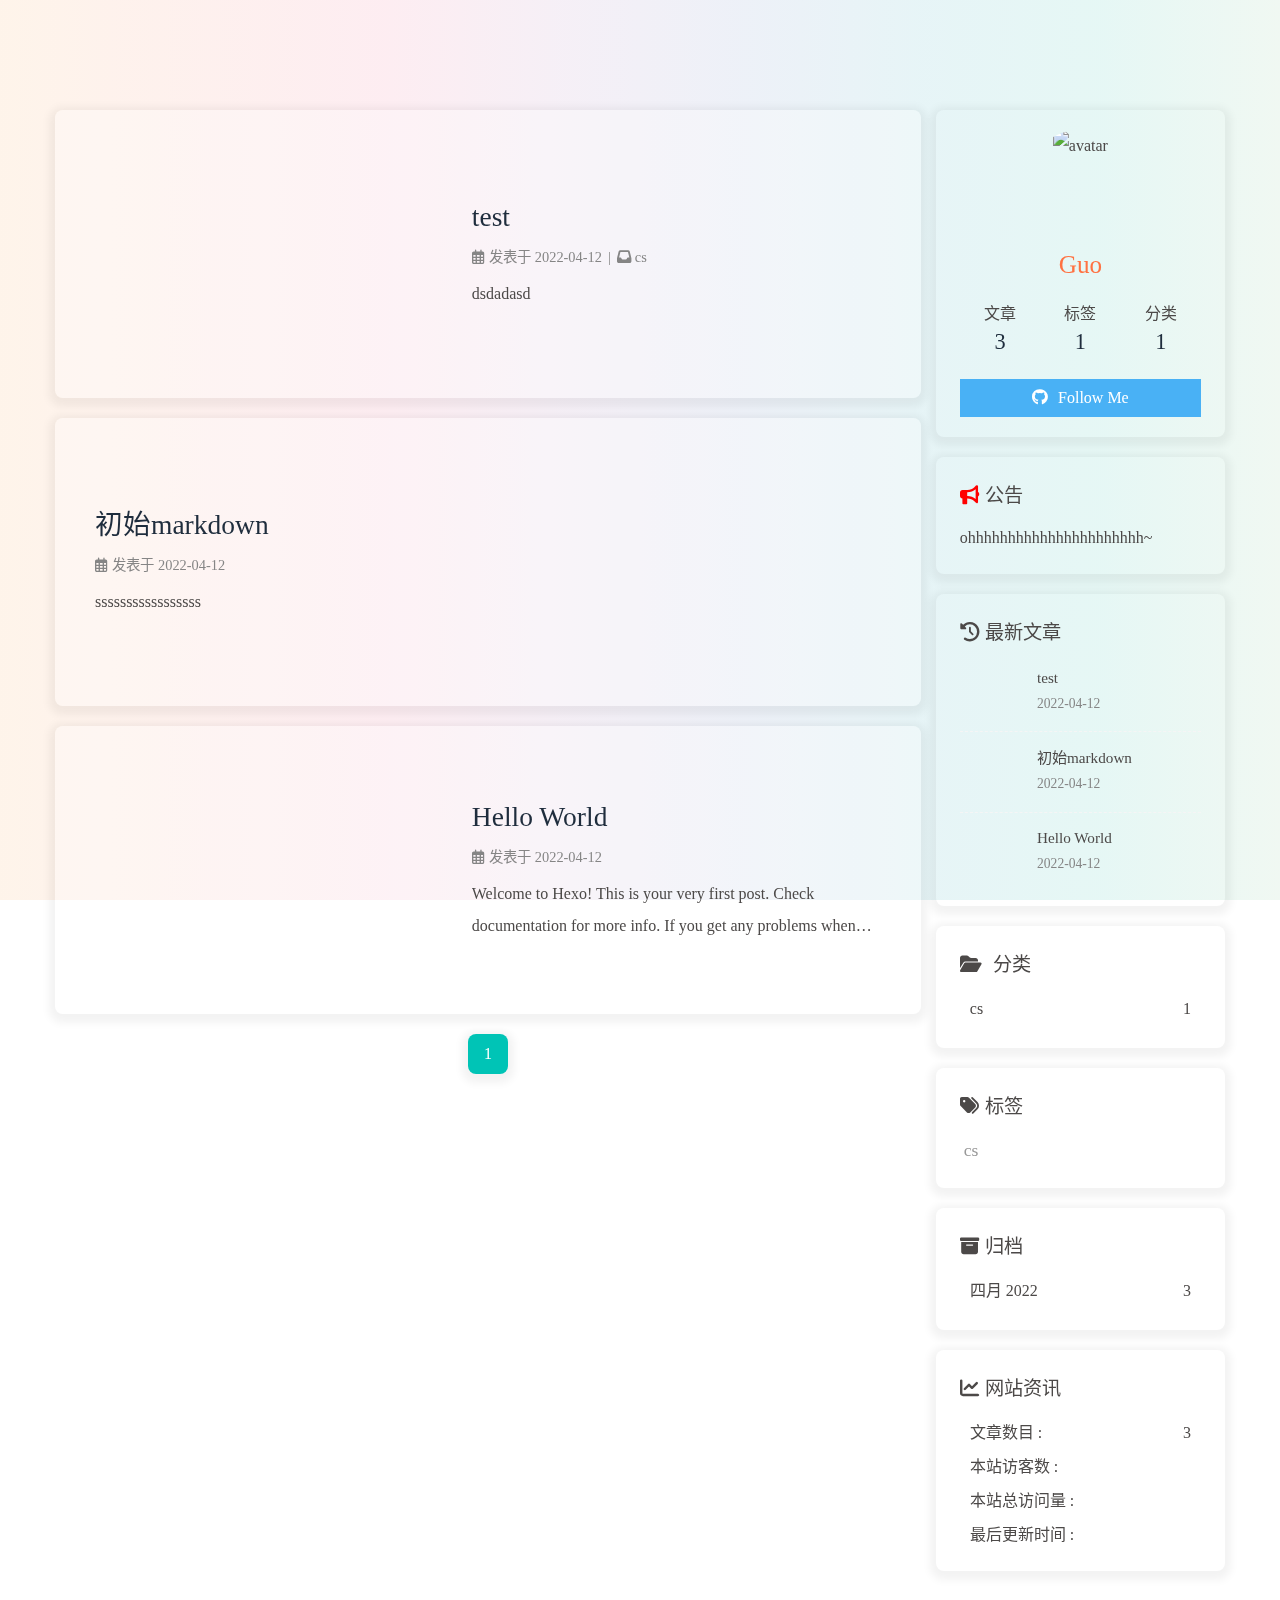
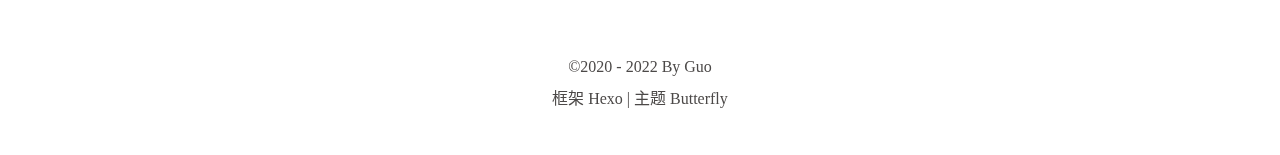
==== index.html @ b9caaa42 "Site updated: 2022-04-12 20:59:35" ====
<!DOCTYPE html><html lang="zh-CN" data-theme="light"><head><meta charset="UTF-8"><meta http-equiv="X-UA-Compatible" content="IE=edge"><meta name="viewport" content="width=device-width, initial-scale=1.0, maximum-scale=1.0, user-scalable=no"><title>Blog | Damncool</title><meta name="author" content="Guo"><meta name="copyright" content="Guo"><meta name="format-detection" content="telephone=no"><meta name="theme-color" content="#ffffff"><meta property="og:type" content="website">
<meta property="og:title" content="Blog | Damncool">
<meta property="og:url" content="https://damncool.me/index.html">
<meta property="og:site_name" content="Blog | Damncool">
<meta property="og:locale" content="zh_CN">
<meta property="og:image" content="https://cdn.jsdelivr.net/gh/Damncool0216/image-hosting@master/20220412/touxiang.73sny8n5q540.webp">
<meta property="article:author" content="Guo">
<meta name="twitter:card" content="summary">
<meta name="twitter:image" content="https://cdn.jsdelivr.net/gh/Damncool0216/image-hosting@master/20220412/touxiang.73sny8n5q540.webp"><link rel="shortcut icon" href="/img/my.ico"><link rel="canonical" href="https://damncool.me/"><link rel="preconnect" href="//cdn.jsdelivr.net"/><link rel="preconnect" href="//busuanzi.ibruce.info"/><link rel="stylesheet" href="/css/index.css"><link rel="stylesheet" href="https://cdn.jsdelivr.net/npm/@fortawesome/fontawesome-free@6/css/all.min.css" media="print" onload="this.media='all'"><link rel="stylesheet" href="https://cdn.jsdelivr.net/npm/@fancyapps/ui/dist/fancybox.css" media="print" onload="this.media='all'"><script>const GLOBAL_CONFIG = { 
  root: '/',
  algolia: undefined,
  localSearch: undefined,
  translate: undefined,
  noticeOutdate: undefined,
  highlight: {"plugin":"highlighjs","highlightCopy":true,"highlightLang":true,"highlightHeightLimit":false},
  copy: {
    success: '复制成功',
    error: '复制错误',
    noSupport: '浏览器不支持'
  },
  relativeDate: {
    homepage: false,
    post: false
  },
  runtime: '',
  date_suffix: {
    just: '刚刚',
    min: '分钟前',
    hour: '小时前',
    day: '天前',
    month: '个月前'
  },
  copyright: undefined,
  lightbox: 'fancybox',
  Snackbar: undefined,
  source: {
    justifiedGallery: {
      js: 'https://cdn.jsdelivr.net/npm/flickr-justified-gallery@2/dist/fjGallery.min.js',
      css: 'https://cdn.jsdelivr.net/npm/flickr-justified-gallery@2/dist/fjGallery.min.css'
    }
  },
  isPhotoFigcaption: false,
  islazyload: false,
  isAnchor: false
}</script><script id="config-diff">var GLOBAL_CONFIG_SITE = {
  title: 'Blog | Damncool',
  isPost: false,
  isHome: true,
  isHighlightShrink: false,
  isToc: false,
  postUpdate: '2022-04-12 20:59:31'
}</script><noscript><style type="text/css">
  #nav {
    opacity: 1
  }
  .justified-gallery img {
    opacity: 1
  }

  #recent-posts time,
  #post-meta time {
    display: inline !important
  }
</style></noscript><script>(win=>{
    win.saveToLocal = {
      set: function setWithExpiry(key, value, ttl) {
        if (ttl === 0) return
        const now = new Date()
        const expiryDay = ttl * 86400000
        const item = {
          value: value,
          expiry: now.getTime() + expiryDay,
        }
        localStorage.setItem(key, JSON.stringify(item))
      },

      get: function getWithExpiry(key) {
        const itemStr = localStorage.getItem(key)

        if (!itemStr) {
          return undefined
        }
        const item = JSON.parse(itemStr)
        const now = new Date()

        if (now.getTime() > item.expiry) {
          localStorage.removeItem(key)
          return undefined
        }
        return item.value
      }
    }
  
    win.getScript = url => new Promise((resolve, reject) => {
      const script = document.createElement('script')
      script.src = url
      script.async = true
      script.onerror = reject
      script.onload = script.onreadystatechange = function() {
        const loadState = this.readyState
        if (loadState && loadState !== 'loaded' && loadState !== 'complete') return
        script.onload = script.onreadystatechange = null
        resolve()
      }
      document.head.appendChild(script)
    })
  
      win.activateDarkMode = function () {
        document.documentElement.setAttribute('data-theme', 'dark')
        if (document.querySelector('meta[name="theme-color"]') !== null) {
          document.querySelector('meta[name="theme-color"]').setAttribute('content', '#0d0d0d')
        }
      }
      win.activateLightMode = function () {
        document.documentElement.setAttribute('data-theme', 'light')
        if (document.querySelector('meta[name="theme-color"]') !== null) {
          document.querySelector('meta[name="theme-color"]').setAttribute('content', '#ffffff')
        }
      }
      const t = saveToLocal.get('theme')
    
          if (t === 'dark') activateDarkMode()
          else if (t === 'light') activateLightMode()
        
      const asideStatus = saveToLocal.get('aside-status')
      if (asideStatus !== undefined) {
        if (asideStatus === 'hide') {
          document.documentElement.classList.add('hide-aside')
        } else {
          document.documentElement.classList.remove('hide-aside')
        }
      }
    
    const detectApple = () => {
      if(/iPad|iPhone|iPod|Macintosh/.test(navigator.userAgent)){
        document.documentElement.classList.add('apple')
      }
    }
    detectApple()
    })(window)</script><link rel="stylesheet" href="/css/custom@1.0.0.css"><link rel="stylesheet" href="/css/JetBrainsMono.css"><link rel="stylesheet" href="/https://cdn.jsdelivr.net/npm/@fortawesome/fontawesome-free/css/all.min.css"><!-- hexo injector head_end start --><link rel="stylesheet" href="https://cdn.jsdelivr.net/gh/Zfour/hexo-electric-clock@1.0.6/clock.css"><!-- hexo injector head_end end --><meta name="generator" content="Hexo 6.1.0"></head><body><div id="web_bg"></div><div id="sidebar"><div id="menu-mask"></div><div id="sidebar-menus"><div class="avatar-img is-center"><img src="https://cdn.jsdelivr.net/gh/Damncool0216/image-hosting@master/20220412/touxiang.73sny8n5q540.webp" onerror="onerror=null;src='/img/friend_404.gif'" alt="avatar"/></div><div class="site-data is-center"><div class="data-item"><a href="/archives/"><div class="headline">文章</div><div class="length-num">3</div></a></div><div class="data-item"><a href="/tags/"><div class="headline">标签</div><div class="length-num">1</div></a></div><div class="data-item"><a href="/categories/"><div class="headline">分类</div><div class="length-num">1</div></a></div></div><hr/><div class="menus_items"><div class="menus_item"><a class="site-page" href="/archives/"><i class="fa-fw fas fa-archive"></i><span> 归档</span></a></div><div class="menus_item"><a class="site-page" href="/tags/"><i class="fa-fw fas fa-tags"></i><span> 标签</span></a></div><div class="menus_item"><a class="site-page" href="/categories/"><i class="fa-fw fas fa-folder-open"></i><span> 分类</span></a></div></div></div></div><div class="page" id="body-wrap"><header class="not-top-img" id="page-header"><nav id="nav"><span id="blog_name"><a id="site-name" href="/">Blog | Damncool</a></span><div id="menus"><div class="menus_items"><div class="menus_item"><a class="site-page" href="/archives/"><i class="fa-fw fas fa-archive"></i><span> 归档</span></a></div><div class="menus_item"><a class="site-page" href="/tags/"><i class="fa-fw fas fa-tags"></i><span> 标签</span></a></div><div class="menus_item"><a class="site-page" href="/categories/"><i class="fa-fw fas fa-folder-open"></i><span> 分类</span></a></div></div><div id="toggle-menu"><a class="site-page"><i class="fas fa-bars fa-fw"></i></a></div></div></nav></header><main class="layout" id="content-inner"><div class="recent-posts" id="recent-posts"><div class="recent-post-item"><div class="post_cover left"><a href="/2022/04/12/test/" title="test"><img class="post_bg" src="[data-uri]" onerror="this.onerror=null;this.src='/img/404.jpg'" alt="test"></a></div><div class="recent-post-info"><a class="article-title" href="/2022/04/12/test/" title="test">test</a><div class="article-meta-wrap"><span class="post-meta-date"><i class="far fa-calendar-alt"></i><span class="article-meta-label">发表于</span><time datetime="2022-04-12T12:58:50.000Z" title="发表于 2022-04-12 20:58:50">2022-04-12</time></span><span class="article-meta"><span class="article-meta-separator">|</span><i class="fas fa-inbox"></i><a class="article-meta__categories" href="/categories/cs/">cs</a></span></div><div class="content">dsdadasd</div></div></div><div class="recent-post-item"><div class="post_cover right"><a href="/2022/04/12/%E5%88%9D%E5%A7%8Bmarkdown/" title="初始markdown"><img class="post_bg" src="[data-uri]" onerror="this.onerror=null;this.src='/img/404.jpg'" alt="初始markdown"></a></div><div class="recent-post-info"><a class="article-title" href="/2022/04/12/%E5%88%9D%E5%A7%8Bmarkdown/" title="初始markdown">初始markdown</a><div class="article-meta-wrap"><span class="post-meta-date"><i class="far fa-calendar-alt"></i><span class="article-meta-label">发表于</span><time datetime="2022-04-12T02:39:53.000Z" title="发表于 2022-04-12 10:39:53">2022-04-12</time></span></div><div class="content">sssssssssssssssss</div></div></div><div class="recent-post-item"><div class="post_cover left"><a href="/2022/04/12/hello-world/" title="Hello World"><img class="post_bg" src="[data-uri]" onerror="this.onerror=null;this.src='/img/404.jpg'" alt="Hello World"></a></div><div class="recent-post-info"><a class="article-title" href="/2022/04/12/hello-world/" title="Hello World">Hello World</a><div class="article-meta-wrap"><span class="post-meta-date"><i class="far fa-calendar-alt"></i><span class="article-meta-label">发表于</span><time datetime="2022-04-11T16:46:33.985Z" title="发表于 2022-04-12 00:46:33">2022-04-12</time></span></div><div class="content">Welcome to Hexo! This is your very first post. Check documentation for more info. If you get any problems when using Hexo, you can find the answer in troubleshooting or you can ask me on GitHub.
Quick StartCreate a new post1$ hexo new &quot;My New Post&quot;

More info: Writing
Run server1$ hexo server

More info: Server
Generate static files1$ hexo generate

More info: Generating
Deploy to remote sites1$ hexo deploy

More info: Deployment
</div></div></div><nav id="pagination"><div class="pagination"><span class="page-number current">1</span></div></nav></div><div class="aside-content" id="aside-content"><div class="card-widget card-info"><div class="is-center"><div class="avatar-img"><img src="https://cdn.jsdelivr.net/gh/Damncool0216/image-hosting@master/20220412/touxiang.73sny8n5q540.webp" onerror="this.onerror=null;this.src='/img/friend_404.gif'" alt="avatar"/></div><div class="author-info__name">Guo</div><div class="author-info__description"></div></div><div class="card-info-data is-center"><div class="card-info-data-item"><a href="/archives/"><div class="headline">文章</div><div class="length-num">3</div></a></div><div class="card-info-data-item"><a href="/tags/"><div class="headline">标签</div><div class="length-num">1</div></a></div><div class="card-info-data-item"><a href="/categories/"><div class="headline">分类</div><div class="length-num">1</div></a></div></div><a id="card-info-btn" target="_blank" rel="noopener" href="https://github.com/xxxxxx"><i class="fab fa-github"></i><span>Follow Me</span></a></div><div class="card-widget card-announcement"><div class="item-headline"><i class="fas fa-bullhorn fa-shake"></i><span>公告</span></div><div class="announcement_content">ohhhhhhhhhhhhhhhhhhhhhh~</div></div><div class="sticky_layout"><div class="card-widget card-recent-post"><div class="item-headline"><i class="fas fa-history"></i><span>最新文章</span></div><div class="aside-list"><div class="aside-list-item"><a class="thumbnail" href="/2022/04/12/test/" title="test"><img src="[data-uri]" onerror="this.onerror=null;this.src='/img/404.jpg'" alt="test"/></a><div class="content"><a class="title" href="/2022/04/12/test/" title="test">test</a><time datetime="2022-04-12T12:58:50.000Z" title="发表于 2022-04-12 20:58:50">2022-04-12</time></div></div><div class="aside-list-item"><a class="thumbnail" href="/2022/04/12/%E5%88%9D%E5%A7%8Bmarkdown/" title="初始markdown"><img src="[data-uri]" onerror="this.onerror=null;this.src='/img/404.jpg'" alt="初始markdown"/></a><div class="content"><a class="title" href="/2022/04/12/%E5%88%9D%E5%A7%8Bmarkdown/" title="初始markdown">初始markdown</a><time datetime="2022-04-12T02:39:53.000Z" title="发表于 2022-04-12 10:39:53">2022-04-12</time></div></div><div class="aside-list-item"><a class="thumbnail" href="/2022/04/12/hello-world/" title="Hello World"><img src="[data-uri]" onerror="this.onerror=null;this.src='/img/404.jpg'" alt="Hello World"/></a><div class="content"><a class="title" href="/2022/04/12/hello-world/" title="Hello World">Hello World</a><time datetime="2022-04-11T16:46:33.985Z" title="发表于 2022-04-12 00:46:33">2022-04-12</time></div></div></div></div><div class="card-widget card-categories"><div class="item-headline">
            <i class="fas fa-folder-open"></i>
            <span>分类</span>
            
            </div>
            <ul class="card-category-list" id="aside-cat-list">
            <li class="card-category-list-item "><a class="card-category-list-link" href="/categories/cs/"><span class="card-category-list-name">cs</span><span class="card-category-list-count">1</span></a></li>
            </ul></div><div class="card-widget card-tags"><div class="item-headline"><i class="fas fa-tags"></i><span>标签</span></div><div class="card-tag-cloud"><a href="/tags/cs/" style="font-size: 1.1em; color: #999">cs</a></div></div><div class="card-widget card-archives"><div class="item-headline"><i class="fas fa-archive"></i><span>归档</span></div><ul class="card-archive-list"><li class="card-archive-list-item"><a class="card-archive-list-link" href="/archives/2022/04/"><span class="card-archive-list-date">四月 2022</span><span class="card-archive-list-count">3</span></a></li></ul></div><div class="card-widget card-webinfo"><div class="item-headline"><i class="fas fa-chart-line"></i><span>网站资讯</span></div><div class="webinfo"><div class="webinfo-item"><div class="item-name">文章数目 :</div><div class="item-count">3</div></div><div class="webinfo-item"><div class="item-name">本站访客数 :</div><div class="item-count" id="busuanzi_value_site_uv"></div></div><div class="webinfo-item"><div class="item-name">本站总访问量 :</div><div class="item-count" id="busuanzi_value_site_pv"></div></div><div class="webinfo-item"><div class="item-name">最后更新时间 :</div><div class="item-count" id="last-push-date" data-lastPushDate="2022-04-12T12:59:31.322Z"></div></div></div></div></div></div></main><footer id="footer"><div id="footer-wrap"><div class="copyright">&copy;2020 - 2022 By Guo</div><div class="framework-info"><span>框架 </span><a target="_blank" rel="noopener" href="https://hexo.io">Hexo</a><span class="footer-separator">|</span><span>主题 </span><a target="_blank" rel="noopener" href="https://github.com/jerryc127/hexo-theme-butterfly">Butterfly</a></div></div></footer></div><div id="rightside"><div id="rightside-config-hide"><button id="darkmode" type="button" title="浅色和深色模式转换"><i class="fas fa-adjust"></i></button><button id="hide-aside-btn" type="button" title="单栏和双栏切换"><i class="fas fa-arrows-alt-h"></i></button></div><div id="rightside-config-show"><button id="rightside_config" type="button" title="设置"><i class="fas fa-cog fa-spin"></i></button><button id="go-up" type="button" title="回到顶部"><i class="fas fa-arrow-up"></i></button></div></div><div><script src="/js/utils.js"></script><script src="/js/main.js"></script><script src="https://cdn.jsdelivr.net/npm/@fancyapps/ui/dist/fancybox.umd.js"></script><div class="js-pjax"></div><script id="click-heart" src="https://cdn.jsdelivr.net/npm/butterfly-extsrc@1/dist/click-heart.min.js" async="async" mobile="false"></script><script async data-pjax src="//busuanzi.ibruce.info/busuanzi/2.3/busuanzi.pure.mini.js"></script></div><!-- hexo injector body_end start --> <script data-pjax>if(document.getElementById('recent-posts') && (location.pathname ==='/'|| '/' ==='all')){
    var parent = document.getElementById('recent-posts');
    var child = '<div class="recent-post-item" style="width:100%;height: auto"><div id="catalog_magnet"><div class="magnet_item"><a class="magnet_link" href="https://damncool.me/categories/cs/"><div class="magnet_link_context" style=""><span style="font-weight:500;flex:1">📒 计算机科学 (1)</span><span style="padding:0px 4px;border-radius: 8px;"><i class="fas fa-arrow-circle-right"></i></span></div></a></div><div class="magnet_item" style="visibility: hidden"></div><a class="magnet_link_more"  href="https://damncool.me/categories" style="flex:1;text-align: center;margin-bottom: 10px;">查看更多...</a></div></div>';
    console.log('已挂载magnet')
    parent.insertAdjacentHTML("afterbegin",child)}
     </script><style>#catalog_magnet{flex-wrap: wrap;display: flex;width:100%;justify-content:space-between;padding: 10px 10px 0 10px;align-content: flex-start;}.magnet_item{flex-basis: calc(50% - 5px);background: #f2f2f2;margin-bottom: 10px;border-radius: 8px;transition: all 0.2s ease-in-out;}.magnet_item:hover{background: #b30070}.magnet_link_more{color:#555}.magnet_link{color:black}.magnet_link:hover{color:white}@media screen and (max-width: 600px) {.magnet_item {flex-basis: 100%;}}.magnet_link_context{display:flex;padding: 10px;font-size:16px;transition: all 0.2s ease-in-out;}.magnet_link_context:hover{padding: 10px 20px;}</style>
    <style></style>
  <script data-pjax src="https://cdn.jsdelivr.net/gh/Zfour/hexo-github-calendar@1.21/hexo_githubcalendar.js"></script>
  <script data-pjax>
        function GithubCalendarConfig(){
            var git_githubapiurl ="https://python-github-calendar-api.vercel.app/api?Damncool0216";
            var git_color =['#ebedf0', '#fdcdec', '#fc9bd9', '#fa6ac5', '#f838b2', '#f5089f', '#c4067e', '#92055e', '#540336', '#48022f', '#30021f'];
            var git_user ="Damncool0216";
            var parent_div_git = document.getElementById('recent-posts');
            var git_div_html = '<div class="recent-post-item" style="width:100%;height:auto;padding:10px;"><div id="github_loading" style="width:10%;height:100%;margin:0 auto;display: block"><svg xmlns="http://www.w3.org/2000/svg" xmlns:xlink="http://www.w3.org/1999/xlink"  viewBox="0 0 50 50" style="enable-background:new 0 0 50 50" xml:space="preserve"><path fill="#d0d0d0" d="M25.251,6.461c-10.318,0-18.683,8.365-18.683,18.683h4.068c0-8.071,6.543-14.615,14.615-14.615V6.461z" transform="rotate(275.098 25 25)"><animateTransform attributeType="xml" attributeName="transform" type="rotate" from="0 25 25" to="360 25 25" dur="0.6s" repeatCount="indefinite"></animateTransform></path></svg></div><div id="github_container"></div></div>';
            if(parent_div_git && location.pathname =='/'){
                console.log('已挂载github calendar')
                // parent_div_git.innerHTML=git_div_html+parent_div_git.innerHTML // 无报错，但不影响使用(支持pjax跳转)
                parent_div_git.insertAdjacentHTML("afterbegin",git_div_html) // 有报错，但不影响使用(支持pjax跳转)
            };
            GithubCalendar(git_githubapiurl,git_color,git_user)
        }
        if(document.getElementById('recent-posts')){
            GithubCalendarConfig()
        }
    </script>
    <style>#github_container{min-height:280px}@media screen and (max-width:650px) {#github_container{background-image:;min-height:0px}}</style>
    <style></style><script data-pjax>function electric_clock_injector_config(){
                var parent_div_git = document.getElementsByClassName('sticky_layout')[0];
                var item_html = '<div class="card-widget card-clock"><div class="card-glass"><div class="card-background"><div class="card-content"><div id="hexo_electric_clock"><img id="card-clock-loading" src="https://cdn.jsdelivr.net/gh/Zfour/Butterfly-clock/clock/images/weather/loading.gif" style="height: 120px; width: 100%;" data-ll-status="loading" class="entered loading"></div></div></div></div></div>';
                console.log('已挂载electric_clock')
                // parent_div_git.innerHTML=item_html+parent_div_git.innerHTML // 无报错，但不影响使用(支持pjax跳转)
                parent_div_git.insertAdjacentHTML("afterbegin",item_html) // 有报错，但不影响使用(支持pjax跳转)
            }if( document.getElementsByClassName('sticky_layout')[0] && (location.pathname ==='/'|| '/' ==='all')){

            electric_clock_injector_config()
        } </script><script src="https://pv.sohu.com/cityjson?ie=utf-8"></script><script data-pjax  src="https://cdn.jsdelivr.net/gh/Zfour/hexo-electric-clock@1.0.6/clock.js"></script><!-- hexo injector body_end end --></body></html>
---- css/custom@1.0.0.css ----
#recent-posts > .recent-post-item,
.layout_page > div:first-child:not(.recent-posts),
.layout_post > #page,
.layout_post > #post,
.read-mode .layout_post > #post {
  background: var(--light_bg_color);
}

#aside-content .card-widget {
  background: var(--light_bg_color);
}

#web_bg {
  background: -webkit-linear-gradient(
    0deg,
    rgba(247, 149, 51, 0.1) 0,
    rgba(243, 112, 85, 0.1) 15%,
    rgba(239, 78, 123, 0.1) 30%,
    rgba(161, 102, 171, 0.1) 44%,
    rgba(80, 115, 184, 0.1) 58%,
    rgba(16, 152, 173, 0.1) 72%,
    rgba(7, 179, 155, 0.1) 86%,
    rgba(109, 186, 130, 0.1) 100%
  );
  background: -moz-linear-gradient(
    0deg,
    rgba(247, 149, 51, 0.1) 0,
    rgba(243, 112, 85, 0.1) 15%,
    rgba(239, 78, 123, 0.1) 30%,
    rgba(161, 102, 171, 0.1) 44%,
    rgba(80, 115, 184, 0.1) 58%,
    rgba(16, 152, 173, 0.1) 72%,
    rgba(7, 179, 155, 0.1) 86%,
    rgba(109, 186, 130, 0.1) 100%
  );
  background: -o-linear-gradient(
    0deg,
    rgba(247, 149, 51, 0.1) 0,
    rgba(243, 112, 85, 0.1) 15%,
    rgba(239, 78, 123, 0.1) 30%,
    rgba(161, 102, 171, 0.1) 44%,
    rgba(80, 115, 184, 0.1) 58%,
    rgba(16, 152, 173, 0.1) 72%,
    rgba(7, 179, 155, 0.1) 86%,
    rgba(109, 186, 130, 0.1) 100%
  );
  background: -ms-linear-gradient(
    0deg,
    rgba(247, 149, 51, 0.1) 0,
    rgba(243, 112, 85, 0.1) 15%,
    rgba(239, 78, 123, 0.1) 30%,
    rgba(161, 102, 171, 0.1) 44%,
    rgba(80, 115, 184, 0.1) 58%,
    rgba(16, 152, 173, 0.1) 72%,
    rgba(7, 179, 155, 0.1) 86%,
    rgba(109, 186, 130, 0.1) 100%
  );
  background: linear-gradient(
    90deg,
    rgba(247, 149, 51, 0.1) 0,
    rgba(243, 112, 85, 0.1) 15%,
    rgba(239, 78, 123, 0.1) 30%,
    rgba(161, 102, 171, 0.1) 44%,
    rgba(80, 115, 184, 0.1) 58%,
    rgba(16, 152, 173, 0.1) 72%,
    rgba(7, 179, 155, 0.1) 86%,
    rgba(109, 186, 130, 0.1) 100%
  );
}

#footer {
  background: rgba(255, 255, 255, 0.15);
  color: #000;
  border-top-right-radius: 20px;
  border-top-left-radius: 20px;
  backdrop-filter: saturate(100%) blur(5px);
}

#footer::before {
  background: rgba(255, 255, 255, 0.15);
}

#footer #footer-wrap {
  color: var(--font-color);
}

#footer #footer-wrap a {
  color: var(--font-color);
}

.jg-caption {
  text-align: center !important;
}

/* 文章页背景 */
.layout > #post {
  /* 以下代表白色透明度为0.3*/
  background: rgba(255, 255, 255, 0.3);
}
/* 所有背景（包括首页卡片、文章页、页面页等） */
#aside_content .card-widget,
#recent-posts > .recent-post-item,
.layout_page > div:first-child:not(.recent-posts),
.layout_post > #page,
.layout_post > #post,
.read-mode .layout_post > #post {
  /* 以下代表白色透明度为0.3 */
  background: rgba(255, 255, 255, 0.3);
}

/*设置鼠标样式*/
body {
  cursor: url(https://cdn.jsdelivr.net/gh/sviptzk/HexoStaticFile@latest/Hexo/img/default.cur),
  default;
}
a,
img {
  cursor: url(https://cdn.jsdelivr.net/gh/sviptzk/HexoStaticFile@latest/Hexo/img/pointer.cur),
    default;
}

/* 博主昵称颜色 */
.author-info__name {
  color: #ff7242;
}

/* 首页中间打字效果上方 博客昵称颜色*/
#page-header #site_title {
  color: #80bdab;
}
/* 顶部导航栏 博客昵称颜色*/
#nav a {
  color: #f9f2f4;
}

/*图片虚影*/
.post_bg {
  -webkit-animation: imgblur 2s 1 ease-in-out;
  animation: imgblur 2s 1 ease-in-out;
}
@-webkit-keyframes imgblur {
  0% {
    -webkit-filter: blur(5px);
  }
  100% {
    -webkit-filter: blur(0px);
  }
}
@keyframes imgblur {
  0% {
    filter: blur(5px);
  }
  100% {
    filter: blur(0px);
  }
}


/* 代碼块美化 */
#article-container figure.highlight,
#article-container pre {
  color: #a9a9a9;
  background: #f3f3f3;
}
#article-container figure.highlight .highlight-tools {
  color: #a9a9a9;
  background: #eee;
}
#article-container figure.highlight .gutter pre {
  color: #999;
  background: #f3f3f3;
}
#article-container figure.highlight figcaption a {
  color: #f3f3f3 !important;
}

/* 标题 */
#content-inner.layout h1::before {
    color: #ef50a8 ;
    margin-left: -1.55rem;
    font-size: 1.3rem;
    margin-top: -0.23rem;
}
#content-inner.layout h2::before {
    color: #fb7061 ;
    margin-left: -1.35rem;
    font-size: 1.1rem;
    margin-top: -0.12rem;
}
#content-inner.layout h3::before {
    color: #ffbf00 ;
    margin-left: -1.22rem;
    font-size: 0.95rem;
    margin-top: -0.09rem;
}
#content-inner.layout h4::before {
    color: #a9e000 ;
    margin-left: -1.05rem;
    font-size: 0.8rem;
    margin-top: -0.09rem;
}
#content-inner.layout h5::before {
    color: #57c850 ;
    margin-left: -0.9rem;
    font-size: 0.7rem;
    margin-top: 0.0rem;
}
#content-inner.layout h6::before {
    color: #5ec1e0 ;
    margin-left: -0.9rem;
    font-size: 0.66rem;
    margin-top: 0.0rem;
}

#content-inner.layout h1:hover, #content-inner.layout h2:hover, #content-inner.layout h3:hover, #content-inner.layout h4:hover, #content-inner.layout h5:hover, #content-inner.layout h6:hover {
    color: #49b1f5 ;
}
#content-inner.layout h1:hover::before, #content-inner.layout h2:hover::before, #content-inner.layout h3:hover::before, #content-inner.layout h4:hover::before, #content-inner.layout h5:hover::before, #content-inner.layout h6:hover::before {
    color: #49b1f5 ;
}
---- css/JetBrainsMono.css ----
/*以下是本地字体引入*/
@font-face {
    font-family :  'JetBrains Mono' ;    /*字体名称*/
    src : url('https://cdn.jsdelivr.net/gh/damncool0216/damncool0216.github.io/css/fonts/JetBrainsMono/fonts/webfonts/JetBrainsMono-Medium.woff2');/*字体资源*/
 }

#article-container pre, #article-container code{
    font-family: 'JetBrains Mono' !important;
    font-size:16px !important;
 }
 body {
    font-family: 'JetBrains Mono';
}
 /*以下是代码颜色搭配，自行引入CSS*/
 
 /*代码颜色，代码框背景*/
#article-container figure.highlight,#article-container pre{
   color:#a9a9a9;background:#f6f8fa
}
/*顶部栏代码种类字体颜色和背景*/
#article-container figure.highlight .highlight-tools{
   color:#a9a9a9;background:#f3f3f3
}
/*侧边栏行数颜色和背景*/
#article-container figure.highlight .gutter pre{
   color:#999;background:#f6f8fa
}
/*HTML属性颜色*/
#article-container figure.highlight .attr{
   color:#39adb5;
}

/*HTML属性值*/
#article-container figure.highlight .string{
   color:#f6aa43;
}
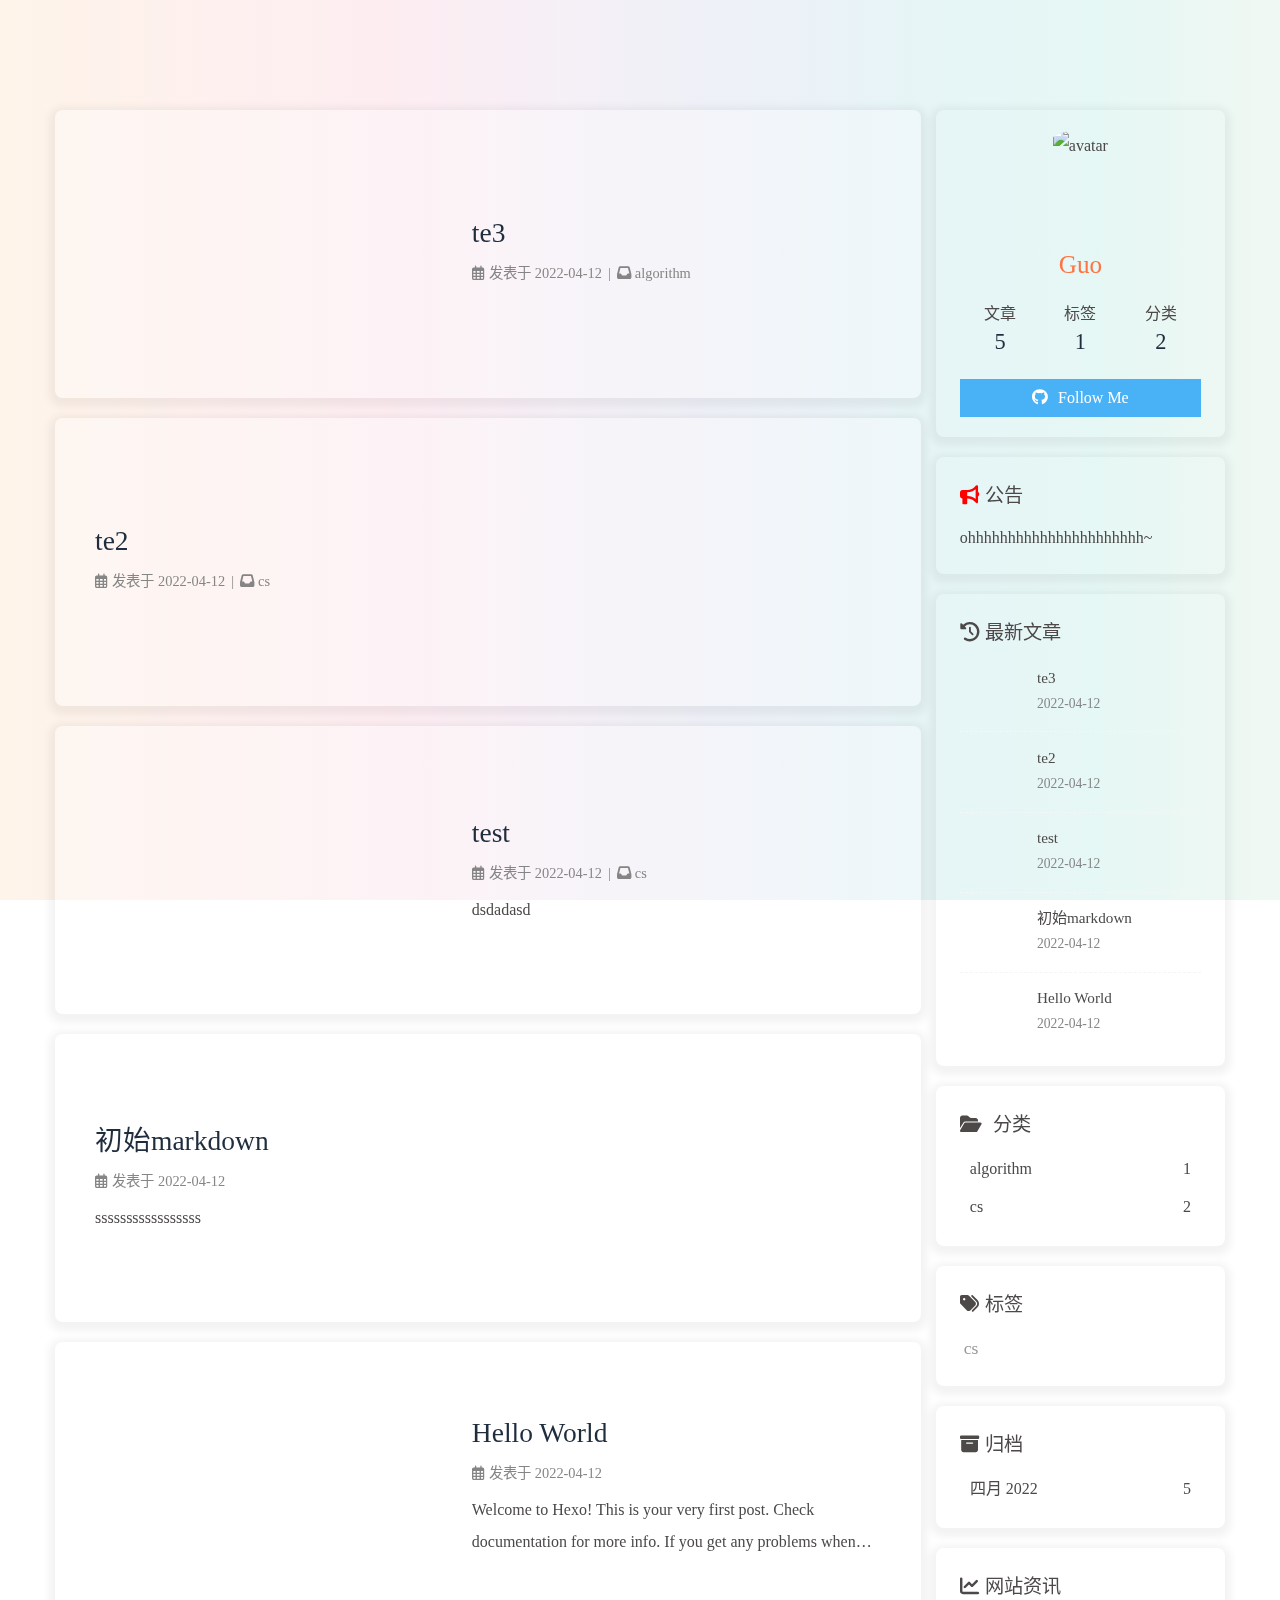
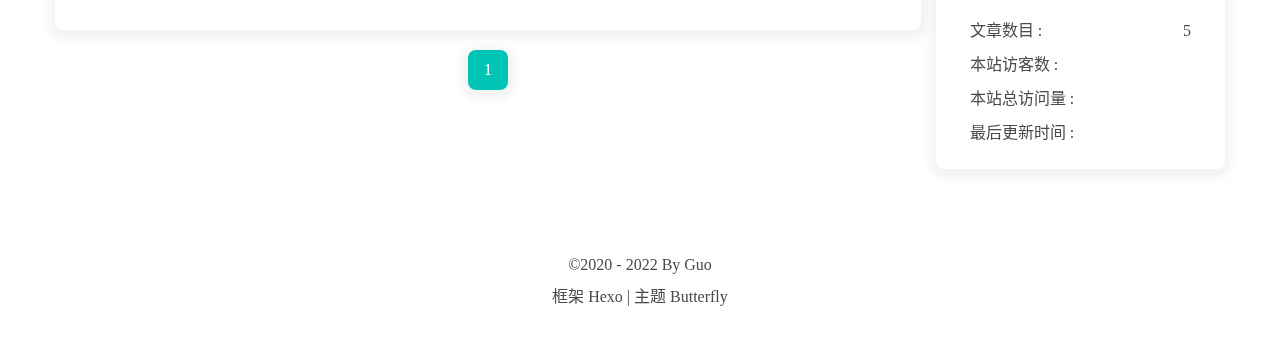
==== commit 95449ceb: "Site updated: 2022-04-12 21:18:42" ====
--- a/index.html
+++ b/index.html
@@ -48,7 +48,7 @@
   isHome: true,
   isHighlightShrink: false,
   isToc: false,
-  postUpdate: '2022-04-12 20:59:31'
+  postUpdate: '2022-04-12 21:18:35'
 }</script><noscript><style type="text/css">
   #nav {
     opacity: 1
@@ -137,7 +137,7 @@
       }
     }
     detectApple()
-    })(window)</script><link rel="stylesheet" href="/css/custom@1.0.0.css"><link rel="stylesheet" href="/css/JetBrainsMono.css"><link rel="stylesheet" href="/https://cdn.jsdelivr.net/npm/@fortawesome/fontawesome-free/css/all.min.css"><!-- hexo injector head_end start --><link rel="stylesheet" href="https://cdn.jsdelivr.net/gh/Zfour/hexo-electric-clock@1.0.6/clock.css"><!-- hexo injector head_end end --><meta name="generator" content="Hexo 6.1.0"></head><body><div id="web_bg"></div><div id="sidebar"><div id="menu-mask"></div><div id="sidebar-menus"><div class="avatar-img is-center"><img src="https://cdn.jsdelivr.net/gh/Damncool0216/image-hosting@master/20220412/touxiang.73sny8n5q540.webp" onerror="onerror=null;src='/img/friend_404.gif'" alt="avatar"/></div><div class="site-data is-center"><div class="data-item"><a href="/archives/"><div class="headline">文章</div><div class="length-num">3</div></a></div><div class="data-item"><a href="/tags/"><div class="headline">标签</div><div class="length-num">1</div></a></div><div class="data-item"><a href="/categories/"><div class="headline">分类</div><div class="length-num">1</div></a></div></div><hr/><div class="menus_items"><div class="menus_item"><a class="site-page" href="/archives/"><i class="fa-fw fas fa-archive"></i><span> 归档</span></a></div><div class="menus_item"><a class="site-page" href="/tags/"><i class="fa-fw fas fa-tags"></i><span> 标签</span></a></div><div class="menus_item"><a class="site-page" href="/categories/"><i class="fa-fw fas fa-folder-open"></i><span> 分类</span></a></div></div></div></div><div class="page" id="body-wrap"><header class="not-top-img" id="page-header"><nav id="nav"><span id="blog_name"><a id="site-name" href="/">Blog | Damncool</a></span><div id="menus"><div class="menus_items"><div class="menus_item"><a class="site-page" href="/archives/"><i class="fa-fw fas fa-archive"></i><span> 归档</span></a></div><div class="menus_item"><a class="site-page" href="/tags/"><i class="fa-fw fas fa-tags"></i><span> 标签</span></a></div><div class="menus_item"><a class="site-page" href="/categories/"><i class="fa-fw fas fa-folder-open"></i><span> 分类</span></a></div></div><div id="toggle-menu"><a class="site-page"><i class="fas fa-bars fa-fw"></i></a></div></div></nav></header><main class="layout" id="content-inner"><div class="recent-posts" id="recent-posts"><div class="recent-post-item"><div class="post_cover left"><a href="/2022/04/12/test/" title="test"><img class="post_bg" src="[data-uri]" onerror="this.onerror=null;this.src='/img/404.jpg'" alt="test"></a></div><div class="recent-post-info"><a class="article-title" href="/2022/04/12/test/" title="test">test</a><div class="article-meta-wrap"><span class="post-meta-date"><i class="far fa-calendar-alt"></i><span class="article-meta-label">发表于</span><time datetime="2022-04-12T12:58:50.000Z" title="发表于 2022-04-12 20:58:50">2022-04-12</time></span><span class="article-meta"><span class="article-meta-separator">|</span><i class="fas fa-inbox"></i><a class="article-meta__categories" href="/categories/cs/">cs</a></span></div><div class="content">dsdadasd</div></div></div><div class="recent-post-item"><div class="post_cover right"><a href="/2022/04/12/%E5%88%9D%E5%A7%8Bmarkdown/" title="初始markdown"><img class="post_bg" src="[data-uri]" onerror="this.onerror=null;this.src='/img/404.jpg'" alt="初始markdown"></a></div><div class="recent-post-info"><a class="article-title" href="/2022/04/12/%E5%88%9D%E5%A7%8Bmarkdown/" title="初始markdown">初始markdown</a><div class="article-meta-wrap"><span class="post-meta-date"><i class="far fa-calendar-alt"></i><span class="article-meta-label">发表于</span><time datetime="2022-04-12T02:39:53.000Z" title="发表于 2022-04-12 10:39:53">2022-04-12</time></span></div><div class="content">sssssssssssssssss</div></div></div><div class="recent-post-item"><div class="post_cover left"><a href="/2022/04/12/hello-world/" title="Hello World"><img class="post_bg" src="[data-uri]" onerror="this.onerror=null;this.src='/img/404.jpg'" alt="Hello World"></a></div><div class="recent-post-info"><a class="article-title" href="/2022/04/12/hello-world/" title="Hello World">Hello World</a><div class="article-meta-wrap"><span class="post-meta-date"><i class="far fa-calendar-alt"></i><span class="article-meta-label">发表于</span><time datetime="2022-04-11T16:46:33.985Z" title="发表于 2022-04-12 00:46:33">2022-04-12</time></span></div><div class="content">Welcome to Hexo! This is your very first post. Check documentation for more info. If you get any problems when using Hexo, you can find the answer in troubleshooting or you can ask me on GitHub.
+    })(window)</script><link rel="stylesheet" href="/css/custom@1.0.0.css"><link rel="stylesheet" href="/css/JetBrainsMono.css"><link rel="stylesheet" href="/https://cdn.jsdelivr.net/npm/@fortawesome/fontawesome-free/css/all.min.css"><!-- hexo injector head_end start --><link rel="stylesheet" href="https://cdn.jsdelivr.net/gh/Zfour/hexo-electric-clock@1.0.6/clock.css"><!-- hexo injector head_end end --><meta name="generator" content="Hexo 6.1.0"></head><body><div id="web_bg"></div><div id="sidebar"><div id="menu-mask"></div><div id="sidebar-menus"><div class="avatar-img is-center"><img src="https://cdn.jsdelivr.net/gh/Damncool0216/image-hosting@master/20220412/touxiang.73sny8n5q540.webp" onerror="onerror=null;src='/img/friend_404.gif'" alt="avatar"/></div><div class="site-data is-center"><div class="data-item"><a href="/archives/"><div class="headline">文章</div><div class="length-num">5</div></a></div><div class="data-item"><a href="/tags/"><div class="headline">标签</div><div class="length-num">1</div></a></div><div class="data-item"><a href="/categories/"><div class="headline">分类</div><div class="length-num">2</div></a></div></div><hr/><div class="menus_items"><div class="menus_item"><a class="site-page" href="/archives/"><i class="fa-fw fas fa-archive"></i><span> 归档</span></a></div><div class="menus_item"><a class="site-page" href="/tags/"><i class="fa-fw fas fa-tags"></i><span> 标签</span></a></div><div class="menus_item"><a class="site-page" href="/categories/"><i class="fa-fw fas fa-folder-open"></i><span> 分类</span></a></div></div></div></div><div class="page" id="body-wrap"><header class="not-top-img" id="page-header"><nav id="nav"><span id="blog_name"><a id="site-name" href="/">Blog | Damncool</a></span><div id="menus"><div class="menus_items"><div class="menus_item"><a class="site-page" href="/archives/"><i class="fa-fw fas fa-archive"></i><span> 归档</span></a></div><div class="menus_item"><a class="site-page" href="/tags/"><i class="fa-fw fas fa-tags"></i><span> 标签</span></a></div><div class="menus_item"><a class="site-page" href="/categories/"><i class="fa-fw fas fa-folder-open"></i><span> 分类</span></a></div></div><div id="toggle-menu"><a class="site-page"><i class="fas fa-bars fa-fw"></i></a></div></div></nav></header><main class="layout" id="content-inner"><div class="recent-posts" id="recent-posts"><div class="recent-post-item"><div class="post_cover left"><a href="/2022/04/12/te3/" title="te3"><img class="post_bg" src="[data-uri]" onerror="this.onerror=null;this.src='/img/404.jpg'" alt="te3"></a></div><div class="recent-post-info"><a class="article-title" href="/2022/04/12/te3/" title="te3">te3</a><div class="article-meta-wrap"><span class="post-meta-date"><i class="far fa-calendar-alt"></i><span class="article-meta-label">发表于</span><time datetime="2022-04-12T13:17:28.000Z" title="发表于 2022-04-12 21:17:28">2022-04-12</time></span><span class="article-meta"><span class="article-meta-separator">|</span><i class="fas fa-inbox"></i><a class="article-meta__categories" href="/categories/algorithm/">algorithm</a></span></div><div class="content"></div></div></div><div class="recent-post-item"><div class="post_cover right"><a href="/2022/04/12/te2/" title="te2"><img class="post_bg" src="[data-uri]" onerror="this.onerror=null;this.src='/img/404.jpg'" alt="te2"></a></div><div class="recent-post-info"><a class="article-title" href="/2022/04/12/te2/" title="te2">te2</a><div class="article-meta-wrap"><span class="post-meta-date"><i class="far fa-calendar-alt"></i><span class="article-meta-label">发表于</span><time datetime="2022-04-12T13:17:22.000Z" title="发表于 2022-04-12 21:17:22">2022-04-12</time></span><span class="article-meta"><span class="article-meta-separator">|</span><i class="fas fa-inbox"></i><a class="article-meta__categories" href="/categories/cs/">cs</a></span></div><div class="content"></div></div></div><div class="recent-post-item"><div class="post_cover left"><a href="/2022/04/12/test/" title="test"><img class="post_bg" src="[data-uri]" onerror="this.onerror=null;this.src='/img/404.jpg'" alt="test"></a></div><div class="recent-post-info"><a class="article-title" href="/2022/04/12/test/" title="test">test</a><div class="article-meta-wrap"><span class="post-meta-date"><i class="far fa-calendar-alt"></i><span class="article-meta-label">发表于</span><time datetime="2022-04-12T12:58:50.000Z" title="发表于 2022-04-12 20:58:50">2022-04-12</time></span><span class="article-meta"><span class="article-meta-separator">|</span><i class="fas fa-inbox"></i><a class="article-meta__categories" href="/categories/cs/">cs</a></span></div><div class="content">dsdadasd</div></div></div><div class="recent-post-item"><div class="post_cover right"><a href="/2022/04/12/%E5%88%9D%E5%A7%8Bmarkdown/" title="初始markdown"><img class="post_bg" src="[data-uri]" onerror="this.onerror=null;this.src='/img/404.jpg'" alt="初始markdown"></a></div><div class="recent-post-info"><a class="article-title" href="/2022/04/12/%E5%88%9D%E5%A7%8Bmarkdown/" title="初始markdown">初始markdown</a><div class="article-meta-wrap"><span class="post-meta-date"><i class="far fa-calendar-alt"></i><span class="article-meta-label">发表于</span><time datetime="2022-04-12T02:39:53.000Z" title="发表于 2022-04-12 10:39:53">2022-04-12</time></span></div><div class="content">sssssssssssssssss</div></div></div><div class="recent-post-item"><div class="post_cover left"><a href="/2022/04/12/hello-world/" title="Hello World"><img class="post_bg" src="[data-uri]" onerror="this.onerror=null;this.src='/img/404.jpg'" alt="Hello World"></a></div><div class="recent-post-info"><a class="article-title" href="/2022/04/12/hello-world/" title="Hello World">Hello World</a><div class="article-meta-wrap"><span class="post-meta-date"><i class="far fa-calendar-alt"></i><span class="article-meta-label">发表于</span><time datetime="2022-04-11T16:46:33.985Z" title="发表于 2022-04-12 00:46:33">2022-04-12</time></span></div><div class="content">Welcome to Hexo! This is your very first post. Check documentation for more info. If you get any problems when using Hexo, you can find the answer in troubleshooting or you can ask me on GitHub.
 Quick StartCreate a new post1$ hexo new &quot;My New Post&quot;
 
 More info: Writing
@@ -150,16 +150,16 @@
 Deploy to remote sites1$ hexo deploy
 
 More info: Deployment
-</div></div></div><nav id="pagination"><div class="pagination"><span class="page-number current">1</span></div></nav></div><div class="aside-content" id="aside-content"><div class="card-widget card-info"><div class="is-center"><div class="avatar-img"><img src="https://cdn.jsdelivr.net/gh/Damncool0216/image-hosting@master/20220412/touxiang.73sny8n5q540.webp" onerror="this.onerror=null;this.src='/img/friend_404.gif'" alt="avatar"/></div><div class="author-info__name">Guo</div><div class="author-info__description"></div></div><div class="card-info-data is-center"><div class="card-info-data-item"><a href="/archives/"><div class="headline">文章</div><div class="length-num">3</div></a></div><div class="card-info-data-item"><a href="/tags/"><div class="headline">标签</div><div class="length-num">1</div></a></div><div class="card-info-data-item"><a href="/categories/"><div class="headline">分类</div><div class="length-num">1</div></a></div></div><a id="card-info-btn" target="_blank" rel="noopener" href="https://github.com/xxxxxx"><i class="fab fa-github"></i><span>Follow Me</span></a></div><div class="card-widget card-announcement"><div class="item-headline"><i class="fas fa-bullhorn fa-shake"></i><span>公告</span></div><div class="announcement_content">ohhhhhhhhhhhhhhhhhhhhhh~</div></div><div class="sticky_layout"><div class="card-widget card-recent-post"><div class="item-headline"><i class="fas fa-history"></i><span>最新文章</span></div><div class="aside-list"><div class="aside-list-item"><a class="thumbnail" href="/2022/04/12/test/" title="test"><img src="[data-uri]" onerror="this.onerror=null;this.src='/img/404.jpg'" alt="test"/></a><div class="content"><a class="title" href="/2022/04/12/test/" title="test">test</a><time datetime="2022-04-12T12:58:50.000Z" title="发表于 2022-04-12 20:58:50">2022-04-12</time></div></div><div class="aside-list-item"><a class="thumbnail" href="/2022/04/12/%E5%88%9D%E5%A7%8Bmarkdown/" title="初始markdown"><img src="[data-uri]" onerror="this.onerror=null;this.src='/img/404.jpg'" alt="初始markdown"/></a><div class="content"><a class="title" href="/2022/04/12/%E5%88%9D%E5%A7%8Bmarkdown/" title="初始markdown">初始markdown</a><time datetime="2022-04-12T02:39:53.000Z" title="发表于 2022-04-12 10:39:53">2022-04-12</time></div></div><div class="aside-list-item"><a class="thumbnail" href="/2022/04/12/hello-world/" title="Hello World"><img src="[data-uri]" onerror="this.onerror=null;this.src='/img/404.jpg'" alt="Hello World"/></a><div class="content"><a class="title" href="/2022/04/12/hello-world/" title="Hello World">Hello World</a><time datetime="2022-04-11T16:46:33.985Z" title="发表于 2022-04-12 00:46:33">2022-04-12</time></div></div></div></div><div class="card-widget card-categories"><div class="item-headline">
+</div></div></div><nav id="pagination"><div class="pagination"><span class="page-number current">1</span></div></nav></div><div class="aside-content" id="aside-content"><div class="card-widget card-info"><div class="is-center"><div class="avatar-img"><img src="https://cdn.jsdelivr.net/gh/Damncool0216/image-hosting@master/20220412/touxiang.73sny8n5q540.webp" onerror="this.onerror=null;this.src='/img/friend_404.gif'" alt="avatar"/></div><div class="author-info__name">Guo</div><div class="author-info__description"></div></div><div class="card-info-data is-center"><div class="card-info-data-item"><a href="/archives/"><div class="headline">文章</div><div class="length-num">5</div></a></div><div class="card-info-data-item"><a href="/tags/"><div class="headline">标签</div><div class="length-num">1</div></a></div><div class="card-info-data-item"><a href="/categories/"><div class="headline">分类</div><div class="length-num">2</div></a></div></div><a id="card-info-btn" target="_blank" rel="noopener" href="https://github.com/xxxxxx"><i class="fab fa-github"></i><span>Follow Me</span></a></div><div class="card-widget card-announcement"><div class="item-headline"><i class="fas fa-bullhorn fa-shake"></i><span>公告</span></div><div class="announcement_content">ohhhhhhhhhhhhhhhhhhhhhh~</div></div><div class="sticky_layout"><div class="card-widget card-recent-post"><div class="item-headline"><i class="fas fa-history"></i><span>最新文章</span></div><div class="aside-list"><div class="aside-list-item"><a class="thumbnail" href="/2022/04/12/te3/" title="te3"><img src="[data-uri]" onerror="this.onerror=null;this.src='/img/404.jpg'" alt="te3"/></a><div class="content"><a class="title" href="/2022/04/12/te3/" title="te3">te3</a><time datetime="2022-04-12T13:17:28.000Z" title="发表于 2022-04-12 21:17:28">2022-04-12</time></div></div><div class="aside-list-item"><a class="thumbnail" href="/2022/04/12/te2/" title="te2"><img src="[data-uri]" onerror="this.onerror=null;this.src='/img/404.jpg'" alt="te2"/></a><div class="content"><a class="title" href="/2022/04/12/te2/" title="te2">te2</a><time datetime="2022-04-12T13:17:22.000Z" title="发表于 2022-04-12 21:17:22">2022-04-12</time></div></div><div class="aside-list-item"><a class="thumbnail" href="/2022/04/12/test/" title="test"><img src="[data-uri]" onerror="this.onerror=null;this.src='/img/404.jpg'" alt="test"/></a><div class="content"><a class="title" href="/2022/04/12/test/" title="test">test</a><time datetime="2022-04-12T12:58:50.000Z" title="发表于 2022-04-12 20:58:50">2022-04-12</time></div></div><div class="aside-list-item"><a class="thumbnail" href="/2022/04/12/%E5%88%9D%E5%A7%8Bmarkdown/" title="初始markdown"><img src="[data-uri]" onerror="this.onerror=null;this.src='/img/404.jpg'" alt="初始markdown"/></a><div class="content"><a class="title" href="/2022/04/12/%E5%88%9D%E5%A7%8Bmarkdown/" title="初始markdown">初始markdown</a><time datetime="2022-04-12T02:39:53.000Z" title="发表于 2022-04-12 10:39:53">2022-04-12</time></div></div><div class="aside-list-item"><a class="thumbnail" href="/2022/04/12/hello-world/" title="Hello World"><img src="[data-uri]" onerror="this.onerror=null;this.src='/img/404.jpg'" alt="Hello World"/></a><div class="content"><a class="title" href="/2022/04/12/hello-world/" title="Hello World">Hello World</a><time datetime="2022-04-11T16:46:33.985Z" title="发表于 2022-04-12 00:46:33">2022-04-12</time></div></div></div></div><div class="card-widget card-categories"><div class="item-headline">
             <i class="fas fa-folder-open"></i>
             <span>分类</span>
             
             </div>
             <ul class="card-category-list" id="aside-cat-list">
-            <li class="card-category-list-item "><a class="card-category-list-link" href="/categories/cs/"><span class="card-category-list-name">cs</span><span class="card-category-list-count">1</span></a></li>
-            </ul></div><div class="card-widget card-tags"><div class="item-headline"><i class="fas fa-tags"></i><span>标签</span></div><div class="card-tag-cloud"><a href="/tags/cs/" style="font-size: 1.1em; color: #999">cs</a></div></div><div class="card-widget card-archives"><div class="item-headline"><i class="fas fa-archive"></i><span>归档</span></div><ul class="card-archive-list"><li class="card-archive-list-item"><a class="card-archive-list-link" href="/archives/2022/04/"><span class="card-archive-list-date">四月 2022</span><span class="card-archive-list-count">3</span></a></li></ul></div><div class="card-widget card-webinfo"><div class="item-headline"><i class="fas fa-chart-line"></i><span>网站资讯</span></div><div class="webinfo"><div class="webinfo-item"><div class="item-name">文章数目 :</div><div class="item-count">3</div></div><div class="webinfo-item"><div class="item-name">本站访客数 :</div><div class="item-count" id="busuanzi_value_site_uv"></div></div><div class="webinfo-item"><div class="item-name">本站总访问量 :</div><div class="item-count" id="busuanzi_value_site_pv"></div></div><div class="webinfo-item"><div class="item-name">最后更新时间 :</div><div class="item-count" id="last-push-date" data-lastPushDate="2022-04-12T12:59:31.322Z"></div></div></div></div></div></div></main><footer id="footer"><div id="footer-wrap"><div class="copyright">&copy;2020 - 2022 By Guo</div><div class="framework-info"><span>框架 </span><a target="_blank" rel="noopener" href="https://hexo.io">Hexo</a><span class="footer-separator">|</span><span>主题 </span><a target="_blank" rel="noopener" href="https://github.com/jerryc127/hexo-theme-butterfly">Butterfly</a></div></div></footer></div><div id="rightside"><div id="rightside-config-hide"><button id="darkmode" type="button" title="浅色和深色模式转换"><i class="fas fa-adjust"></i></button><button id="hide-aside-btn" type="button" title="单栏和双栏切换"><i class="fas fa-arrows-alt-h"></i></button></div><div id="rightside-config-show"><button id="rightside_config" type="button" title="设置"><i class="fas fa-cog fa-spin"></i></button><button id="go-up" type="button" title="回到顶部"><i class="fas fa-arrow-up"></i></button></div></div><div><script src="/js/utils.js"></script><script src="/js/main.js"></script><script src="https://cdn.jsdelivr.net/npm/@fancyapps/ui/dist/fancybox.umd.js"></script><div class="js-pjax"></div><script id="click-heart" src="https://cdn.jsdelivr.net/npm/butterfly-extsrc@1/dist/click-heart.min.js" async="async" mobile="false"></script><script async data-pjax src="//busuanzi.ibruce.info/busuanzi/2.3/busuanzi.pure.mini.js"></script></div><!-- hexo injector body_end start --> <script data-pjax>if(document.getElementById('recent-posts') && (location.pathname ==='/'|| '/' ==='all')){
+            <li class="card-category-list-item "><a class="card-category-list-link" href="/categories/algorithm/"><span class="card-category-list-name">algorithm</span><span class="card-category-list-count">1</span></a></li><li class="card-category-list-item "><a class="card-category-list-link" href="/categories/cs/"><span class="card-category-list-name">cs</span><span class="card-category-list-count">2</span></a></li>
+            </ul></div><div class="card-widget card-tags"><div class="item-headline"><i class="fas fa-tags"></i><span>标签</span></div><div class="card-tag-cloud"><a href="/tags/cs/" style="font-size: 1.1em; color: #999">cs</a></div></div><div class="card-widget card-archives"><div class="item-headline"><i class="fas fa-archive"></i><span>归档</span></div><ul class="card-archive-list"><li class="card-archive-list-item"><a class="card-archive-list-link" href="/archives/2022/04/"><span class="card-archive-list-date">四月 2022</span><span class="card-archive-list-count">5</span></a></li></ul></div><div class="card-widget card-webinfo"><div class="item-headline"><i class="fas fa-chart-line"></i><span>网站资讯</span></div><div class="webinfo"><div class="webinfo-item"><div class="item-name">文章数目 :</div><div class="item-count">5</div></div><div class="webinfo-item"><div class="item-name">本站访客数 :</div><div class="item-count" id="busuanzi_value_site_uv"></div></div><div class="webinfo-item"><div class="item-name">本站总访问量 :</div><div class="item-count" id="busuanzi_value_site_pv"></div></div><div class="webinfo-item"><div class="item-name">最后更新时间 :</div><div class="item-count" id="last-push-date" data-lastPushDate="2022-04-12T13:18:35.514Z"></div></div></div></div></div></div></main><footer id="footer"><div id="footer-wrap"><div class="copyright">&copy;2020 - 2022 By Guo</div><div class="framework-info"><span>框架 </span><a target="_blank" rel="noopener" href="https://hexo.io">Hexo</a><span class="footer-separator">|</span><span>主题 </span><a target="_blank" rel="noopener" href="https://github.com/jerryc127/hexo-theme-butterfly">Butterfly</a></div></div></footer></div><div id="rightside"><div id="rightside-config-hide"><button id="darkmode" type="button" title="浅色和深色模式转换"><i class="fas fa-adjust"></i></button><button id="hide-aside-btn" type="button" title="单栏和双栏切换"><i class="fas fa-arrows-alt-h"></i></button></div><div id="rightside-config-show"><button id="rightside_config" type="button" title="设置"><i class="fas fa-cog fa-spin"></i></button><button id="go-up" type="button" title="回到顶部"><i class="fas fa-arrow-up"></i></button></div></div><div><script src="/js/utils.js"></script><script src="/js/main.js"></script><script src="https://cdn.jsdelivr.net/npm/@fancyapps/ui/dist/fancybox.umd.js"></script><div class="js-pjax"></div><script id="click-heart" src="https://cdn.jsdelivr.net/npm/butterfly-extsrc@1/dist/click-heart.min.js" async="async" mobile="false"></script><script async data-pjax src="//busuanzi.ibruce.info/busuanzi/2.3/busuanzi.pure.mini.js"></script></div><!-- hexo injector body_end start --> <script data-pjax>if(document.getElementById('recent-posts') && (location.pathname ==='/'|| '/' ==='all')){
     var parent = document.getElementById('recent-posts');
-    var child = '<div class="recent-post-item" style="width:100%;height: auto"><div id="catalog_magnet"><div class="magnet_item"><a class="magnet_link" href="https://damncool.me/categories/cs/"><div class="magnet_link_context" style=""><span style="font-weight:500;flex:1">📒 计算机科学 (1)</span><span style="padding:0px 4px;border-radius: 8px;"><i class="fas fa-arrow-circle-right"></i></span></div></a></div><div class="magnet_item" style="visibility: hidden"></div><a class="magnet_link_more"  href="https://damncool.me/categories" style="flex:1;text-align: center;margin-bottom: 10px;">查看更多...</a></div></div>';
+    var child = '<div class="recent-post-item" style="width:100%;height: auto"><div id="catalog_magnet"><div class="magnet_item"><a class="magnet_link" href="https://damncool.me/categories/algorithm/"><div class="magnet_link_context" style=""><span style="font-weight:500;flex:1">👩‍💻 算法 (1)</span><span style="padding:0px 4px;border-radius: 8px;"><i class="fas fa-arrow-circle-right"></i></span></div></a></div><div class="magnet_item"><a class="magnet_link" href="https://damncool.me/categories/cs/"><div class="magnet_link_context" style=""><span style="font-weight:500;flex:1">📒 计算机科学 (2)</span><span style="padding:0px 4px;border-radius: 8px;"><i class="fas fa-arrow-circle-right"></i></span></div></a></div><a class="magnet_link_more"  href="https://damncool.me/categories" style="flex:1;text-align: center;margin-bottom: 10px;">查看更多...</a></div></div>';
     console.log('已挂载magnet')
     parent.insertAdjacentHTML("afterbegin",child)}
      </script><style>#catalog_magnet{flex-wrap: wrap;display: flex;width:100%;justify-content:space-between;padding: 10px 10px 0 10px;align-content: flex-start;}.magnet_item{flex-basis: calc(50% - 5px);background: #f2f2f2;margin-bottom: 10px;border-radius: 8px;transition: all 0.2s ease-in-out;}.magnet_item:hover{background: #b30070}.magnet_link_more{color:#555}.magnet_link{color:black}.magnet_link:hover{color:white}@media screen and (max-width: 600px) {.magnet_item {flex-basis: 100%;}}.magnet_link_context{display:flex;padding: 10px;font-size:16px;transition: all 0.2s ease-in-out;}.magnet_link_context:hover{padding: 10px 20px;}</style>
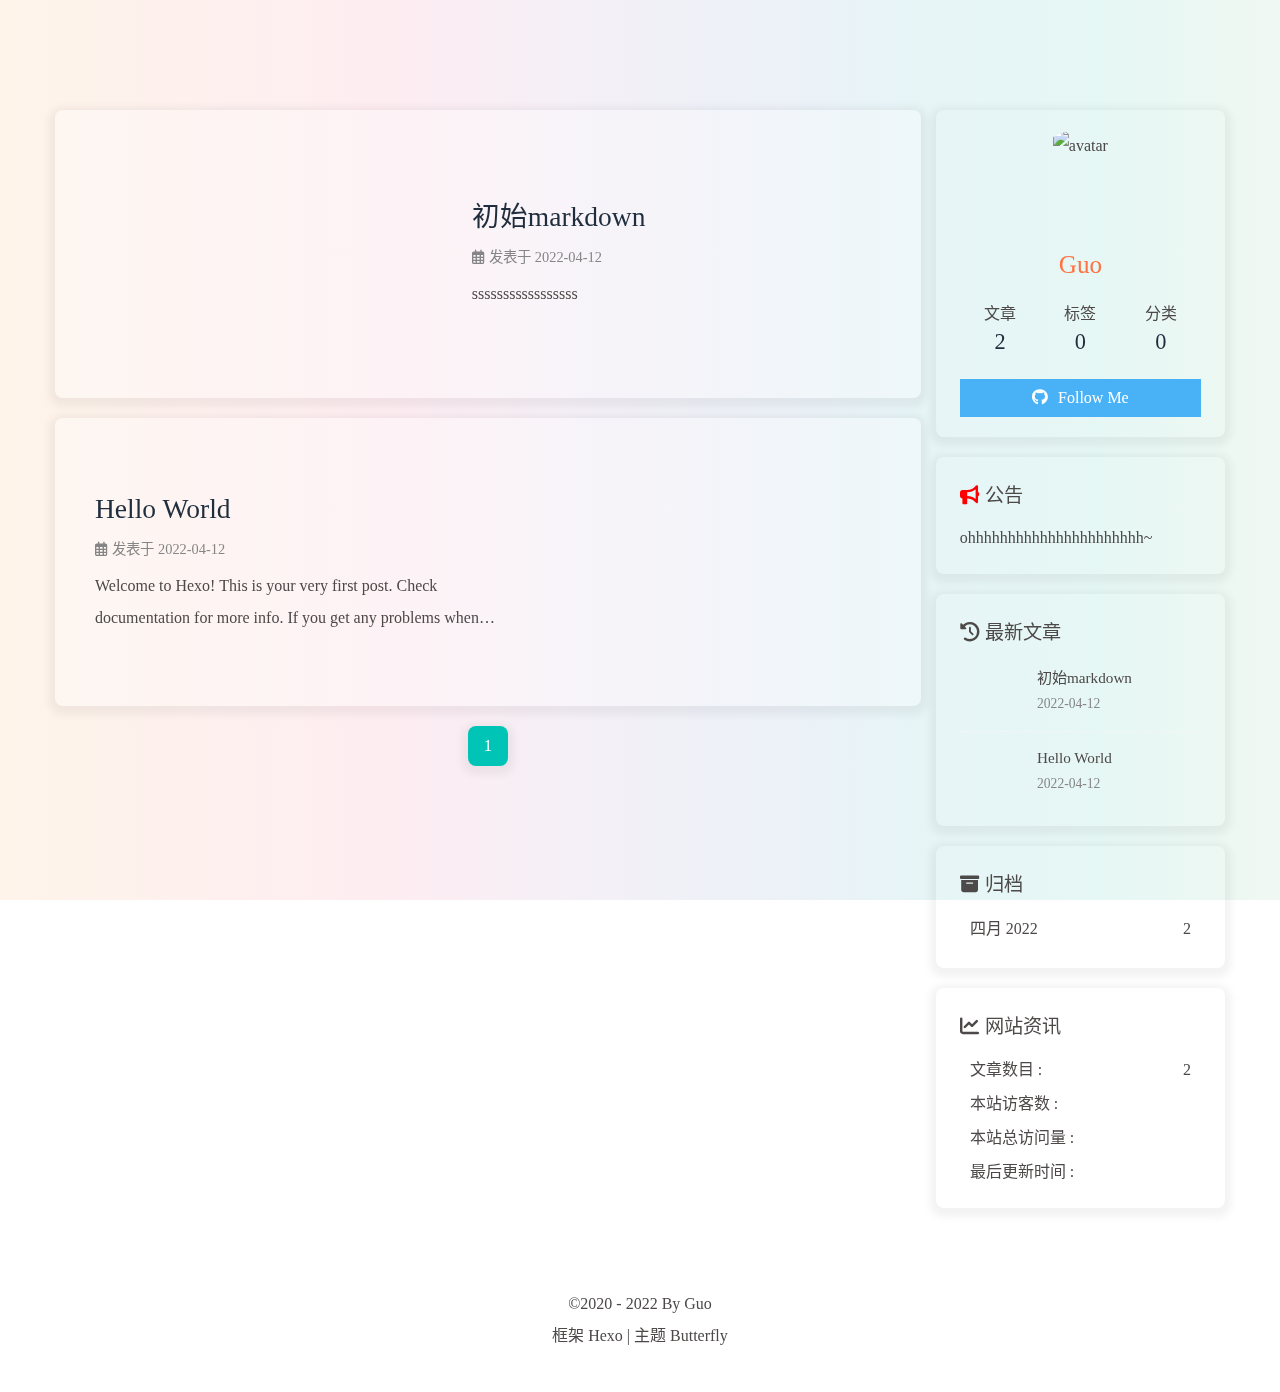
==== commit 925f2a9b: "Site updated: 2022-04-13 02:50:33" ====
--- a/index.html
+++ b/index.html
@@ -48,7 +48,7 @@
   isHome: true,
   isHighlightShrink: false,
   isToc: false,
-  postUpdate: '2022-04-12 21:18:35'
+  postUpdate: '2022-04-13 02:50:27'
 }</script><noscript><style type="text/css">
   #nav {
     opacity: 1
@@ -137,7 +137,7 @@
       }
     }
     detectApple()
-    })(window)</script><link rel="stylesheet" href="/css/custom@1.0.0.css"><link rel="stylesheet" href="/css/JetBrainsMono.css"><link rel="stylesheet" href="/https://cdn.jsdelivr.net/npm/@fortawesome/fontawesome-free/css/all.min.css"><!-- hexo injector head_end start --><link rel="stylesheet" href="https://cdn.jsdelivr.net/gh/Zfour/hexo-electric-clock@1.0.6/clock.css"><!-- hexo injector head_end end --><meta name="generator" content="Hexo 6.1.0"></head><body><div id="web_bg"></div><div id="sidebar"><div id="menu-mask"></div><div id="sidebar-menus"><div class="avatar-img is-center"><img src="https://cdn.jsdelivr.net/gh/Damncool0216/image-hosting@master/20220412/touxiang.73sny8n5q540.webp" onerror="onerror=null;src='/img/friend_404.gif'" alt="avatar"/></div><div class="site-data is-center"><div class="data-item"><a href="/archives/"><div class="headline">文章</div><div class="length-num">5</div></a></div><div class="data-item"><a href="/tags/"><div class="headline">标签</div><div class="length-num">1</div></a></div><div class="data-item"><a href="/categories/"><div class="headline">分类</div><div class="length-num">2</div></a></div></div><hr/><div class="menus_items"><div class="menus_item"><a class="site-page" href="/archives/"><i class="fa-fw fas fa-archive"></i><span> 归档</span></a></div><div class="menus_item"><a class="site-page" href="/tags/"><i class="fa-fw fas fa-tags"></i><span> 标签</span></a></div><div class="menus_item"><a class="site-page" href="/categories/"><i class="fa-fw fas fa-folder-open"></i><span> 分类</span></a></div></div></div></div><div class="page" id="body-wrap"><header class="not-top-img" id="page-header"><nav id="nav"><span id="blog_name"><a id="site-name" href="/">Blog | Damncool</a></span><div id="menus"><div class="menus_items"><div class="menus_item"><a class="site-page" href="/archives/"><i class="fa-fw fas fa-archive"></i><span> 归档</span></a></div><div class="menus_item"><a class="site-page" href="/tags/"><i class="fa-fw fas fa-tags"></i><span> 标签</span></a></div><div class="menus_item"><a class="site-page" href="/categories/"><i class="fa-fw fas fa-folder-open"></i><span> 分类</span></a></div></div><div id="toggle-menu"><a class="site-page"><i class="fas fa-bars fa-fw"></i></a></div></div></nav></header><main class="layout" id="content-inner"><div class="recent-posts" id="recent-posts"><div class="recent-post-item"><div class="post_cover left"><a href="/2022/04/12/te3/" title="te3"><img class="post_bg" src="[data-uri]" onerror="this.onerror=null;this.src='/img/404.jpg'" alt="te3"></a></div><div class="recent-post-info"><a class="article-title" href="/2022/04/12/te3/" title="te3">te3</a><div class="article-meta-wrap"><span class="post-meta-date"><i class="far fa-calendar-alt"></i><span class="article-meta-label">发表于</span><time datetime="2022-04-12T13:17:28.000Z" title="发表于 2022-04-12 21:17:28">2022-04-12</time></span><span class="article-meta"><span class="article-meta-separator">|</span><i class="fas fa-inbox"></i><a class="article-meta__categories" href="/categories/algorithm/">algorithm</a></span></div><div class="content"></div></div></div><div class="recent-post-item"><div class="post_cover right"><a href="/2022/04/12/te2/" title="te2"><img class="post_bg" src="[data-uri]" onerror="this.onerror=null;this.src='/img/404.jpg'" alt="te2"></a></div><div class="recent-post-info"><a class="article-title" href="/2022/04/12/te2/" title="te2">te2</a><div class="article-meta-wrap"><span class="post-meta-date"><i class="far fa-calendar-alt"></i><span class="article-meta-label">发表于</span><time datetime="2022-04-12T13:17:22.000Z" title="发表于 2022-04-12 21:17:22">2022-04-12</time></span><span class="article-meta"><span class="article-meta-separator">|</span><i class="fas fa-inbox"></i><a class="article-meta__categories" href="/categories/cs/">cs</a></span></div><div class="content"></div></div></div><div class="recent-post-item"><div class="post_cover left"><a href="/2022/04/12/test/" title="test"><img class="post_bg" src="[data-uri]" onerror="this.onerror=null;this.src='/img/404.jpg'" alt="test"></a></div><div class="recent-post-info"><a class="article-title" href="/2022/04/12/test/" title="test">test</a><div class="article-meta-wrap"><span class="post-meta-date"><i class="far fa-calendar-alt"></i><span class="article-meta-label">发表于</span><time datetime="2022-04-12T12:58:50.000Z" title="发表于 2022-04-12 20:58:50">2022-04-12</time></span><span class="article-meta"><span class="article-meta-separator">|</span><i class="fas fa-inbox"></i><a class="article-meta__categories" href="/categories/cs/">cs</a></span></div><div class="content">dsdadasd</div></div></div><div class="recent-post-item"><div class="post_cover right"><a href="/2022/04/12/%E5%88%9D%E5%A7%8Bmarkdown/" title="初始markdown"><img class="post_bg" src="[data-uri]" onerror="this.onerror=null;this.src='/img/404.jpg'" alt="初始markdown"></a></div><div class="recent-post-info"><a class="article-title" href="/2022/04/12/%E5%88%9D%E5%A7%8Bmarkdown/" title="初始markdown">初始markdown</a><div class="article-meta-wrap"><span class="post-meta-date"><i class="far fa-calendar-alt"></i><span class="article-meta-label">发表于</span><time datetime="2022-04-12T02:39:53.000Z" title="发表于 2022-04-12 10:39:53">2022-04-12</time></span></div><div class="content">sssssssssssssssss</div></div></div><div class="recent-post-item"><div class="post_cover left"><a href="/2022/04/12/hello-world/" title="Hello World"><img class="post_bg" src="[data-uri]" onerror="this.onerror=null;this.src='/img/404.jpg'" alt="Hello World"></a></div><div class="recent-post-info"><a class="article-title" href="/2022/04/12/hello-world/" title="Hello World">Hello World</a><div class="article-meta-wrap"><span class="post-meta-date"><i class="far fa-calendar-alt"></i><span class="article-meta-label">发表于</span><time datetime="2022-04-11T16:46:33.985Z" title="发表于 2022-04-12 00:46:33">2022-04-12</time></span></div><div class="content">Welcome to Hexo! This is your very first post. Check documentation for more info. If you get any problems when using Hexo, you can find the answer in troubleshooting or you can ask me on GitHub.
+    })(window)</script><link rel="stylesheet" href="/css/custom@1.0.0.css"><link rel="stylesheet" href="/css/JetBrainsMono.css"><link rel="stylesheet" href="/https://cdn.jsdelivr.net/npm/@fortawesome/fontawesome-free/css/all.min.css"><!-- hexo injector head_end start --><link rel="stylesheet" href="https://cdn.jsdelivr.net/gh/Zfour/hexo-electric-clock@1.0.6/clock.css"><!-- hexo injector head_end end --><meta name="generator" content="Hexo 6.1.0"></head><body><div id="web_bg"></div><div id="sidebar"><div id="menu-mask"></div><div id="sidebar-menus"><div class="avatar-img is-center"><img src="https://cdn.jsdelivr.net/gh/Damncool0216/image-hosting@master/20220412/touxiang.73sny8n5q540.webp" onerror="onerror=null;src='/img/friend_404.gif'" alt="avatar"/></div><div class="site-data is-center"><div class="data-item"><a href="/archives/"><div class="headline">文章</div><div class="length-num">2</div></a></div><div class="data-item"><a href="/tags/"><div class="headline">标签</div><div class="length-num">0</div></a></div><div class="data-item"><a href="/categories/"><div class="headline">分类</div><div class="length-num">0</div></a></div></div><hr/><div class="menus_items"><div class="menus_item"><a class="site-page" href="/archives/"><i class="fa-fw fas fa-archive"></i><span> 归档</span></a></div><div class="menus_item"><a class="site-page" href="/tags/"><i class="fa-fw fas fa-tags"></i><span> 标签</span></a></div><div class="menus_item"><a class="site-page" href="/categories/"><i class="fa-fw fas fa-folder-open"></i><span> 分类</span></a></div></div></div></div><div class="page" id="body-wrap"><header class="not-top-img" id="page-header"><nav id="nav"><span id="blog_name"><a id="site-name" href="/">Blog | Damncool</a></span><div id="menus"><div class="menus_items"><div class="menus_item"><a class="site-page" href="/archives/"><i class="fa-fw fas fa-archive"></i><span> 归档</span></a></div><div class="menus_item"><a class="site-page" href="/tags/"><i class="fa-fw fas fa-tags"></i><span> 标签</span></a></div><div class="menus_item"><a class="site-page" href="/categories/"><i class="fa-fw fas fa-folder-open"></i><span> 分类</span></a></div></div><div id="toggle-menu"><a class="site-page"><i class="fas fa-bars fa-fw"></i></a></div></div></nav></header><main class="layout" id="content-inner"><div class="recent-posts" id="recent-posts"><div class="recent-post-item"><div class="post_cover left"><a href="/2022/04/12/%E5%88%9D%E5%A7%8Bmarkdown/" title="初始markdown"><img class="post_bg" src="[data-uri]" onerror="this.onerror=null;this.src='/img/404.jpg'" alt="初始markdown"></a></div><div class="recent-post-info"><a class="article-title" href="/2022/04/12/%E5%88%9D%E5%A7%8Bmarkdown/" title="初始markdown">初始markdown</a><div class="article-meta-wrap"><span class="post-meta-date"><i class="far fa-calendar-alt"></i><span class="article-meta-label">发表于</span><time datetime="2022-04-12T02:39:53.000Z" title="发表于 2022-04-12 10:39:53">2022-04-12</time></span></div><div class="content">sssssssssssssssss</div></div></div><div class="recent-post-item"><div class="post_cover right"><a href="/2022/04/12/hello-world/" title="Hello World"><img class="post_bg" src="[data-uri]" onerror="this.onerror=null;this.src='/img/404.jpg'" alt="Hello World"></a></div><div class="recent-post-info"><a class="article-title" href="/2022/04/12/hello-world/" title="Hello World">Hello World</a><div class="article-meta-wrap"><span class="post-meta-date"><i class="far fa-calendar-alt"></i><span class="article-meta-label">发表于</span><time datetime="2022-04-11T16:46:33.985Z" title="发表于 2022-04-12 00:46:33">2022-04-12</time></span></div><div class="content">Welcome to Hexo! This is your very first post. Check documentation for more info. If you get any problems when using Hexo, you can find the answer in troubleshooting or you can ask me on GitHub.
 Quick StartCreate a new post1$ hexo new &quot;My New Post&quot;
 
 More info: Writing
@@ -150,16 +150,9 @@
 Deploy to remote sites1$ hexo deploy
 
 More info: Deployment
-</div></div></div><nav id="pagination"><div class="pagination"><span class="page-number current">1</span></div></nav></div><div class="aside-content" id="aside-content"><div class="card-widget card-info"><div class="is-center"><div class="avatar-img"><img src="https://cdn.jsdelivr.net/gh/Damncool0216/image-hosting@master/20220412/touxiang.73sny8n5q540.webp" onerror="this.onerror=null;this.src='/img/friend_404.gif'" alt="avatar"/></div><div class="author-info__name">Guo</div><div class="author-info__description"></div></div><div class="card-info-data is-center"><div class="card-info-data-item"><a href="/archives/"><div class="headline">文章</div><div class="length-num">5</div></a></div><div class="card-info-data-item"><a href="/tags/"><div class="headline">标签</div><div class="length-num">1</div></a></div><div class="card-info-data-item"><a href="/categories/"><div class="headline">分类</div><div class="length-num">2</div></a></div></div><a id="card-info-btn" target="_blank" rel="noopener" href="https://github.com/xxxxxx"><i class="fab fa-github"></i><span>Follow Me</span></a></div><div class="card-widget card-announcement"><div class="item-headline"><i class="fas fa-bullhorn fa-shake"></i><span>公告</span></div><div class="announcement_content">ohhhhhhhhhhhhhhhhhhhhhh~</div></div><div class="sticky_layout"><div class="card-widget card-recent-post"><div class="item-headline"><i class="fas fa-history"></i><span>最新文章</span></div><div class="aside-list"><div class="aside-list-item"><a class="thumbnail" href="/2022/04/12/te3/" title="te3"><img src="[data-uri]" onerror="this.onerror=null;this.src='/img/404.jpg'" alt="te3"/></a><div class="content"><a class="title" href="/2022/04/12/te3/" title="te3">te3</a><time datetime="2022-04-12T13:17:28.000Z" title="发表于 2022-04-12 21:17:28">2022-04-12</time></div></div><div class="aside-list-item"><a class="thumbnail" href="/2022/04/12/te2/" title="te2"><img src="[data-uri]" onerror="this.onerror=null;this.src='/img/404.jpg'" alt="te2"/></a><div class="content"><a class="title" href="/2022/04/12/te2/" title="te2">te2</a><time datetime="2022-04-12T13:17:22.000Z" title="发表于 2022-04-12 21:17:22">2022-04-12</time></div></div><div class="aside-list-item"><a class="thumbnail" href="/2022/04/12/test/" title="test"><img src="[data-uri]" onerror="this.onerror=null;this.src='/img/404.jpg'" alt="test"/></a><div class="content"><a class="title" href="/2022/04/12/test/" title="test">test</a><time datetime="2022-04-12T12:58:50.000Z" title="发表于 2022-04-12 20:58:50">2022-04-12</time></div></div><div class="aside-list-item"><a class="thumbnail" href="/2022/04/12/%E5%88%9D%E5%A7%8Bmarkdown/" title="初始markdown"><img src="[data-uri]" onerror="this.onerror=null;this.src='/img/404.jpg'" alt="初始markdown"/></a><div class="content"><a class="title" href="/2022/04/12/%E5%88%9D%E5%A7%8Bmarkdown/" title="初始markdown">初始markdown</a><time datetime="2022-04-12T02:39:53.000Z" title="发表于 2022-04-12 10:39:53">2022-04-12</time></div></div><div class="aside-list-item"><a class="thumbnail" href="/2022/04/12/hello-world/" title="Hello World"><img src="[data-uri]" onerror="this.onerror=null;this.src='/img/404.jpg'" alt="Hello World"/></a><div class="content"><a class="title" href="/2022/04/12/hello-world/" title="Hello World">Hello World</a><time datetime="2022-04-11T16:46:33.985Z" title="发表于 2022-04-12 00:46:33">2022-04-12</time></div></div></div></div><div class="card-widget card-categories"><div class="item-headline">
-            <i class="fas fa-folder-open"></i>
-            <span>分类</span>
-            
-            </div>
-            <ul class="card-category-list" id="aside-cat-list">
-            <li class="card-category-list-item "><a class="card-category-list-link" href="/categories/algorithm/"><span class="card-category-list-name">algorithm</span><span class="card-category-list-count">1</span></a></li><li class="card-category-list-item "><a class="card-category-list-link" href="/categories/cs/"><span class="card-category-list-name">cs</span><span class="card-category-list-count">2</span></a></li>
-            </ul></div><div class="card-widget card-tags"><div class="item-headline"><i class="fas fa-tags"></i><span>标签</span></div><div class="card-tag-cloud"><a href="/tags/cs/" style="font-size: 1.1em; color: #999">cs</a></div></div><div class="card-widget card-archives"><div class="item-headline"><i class="fas fa-archive"></i><span>归档</span></div><ul class="card-archive-list"><li class="card-archive-list-item"><a class="card-archive-list-link" href="/archives/2022/04/"><span class="card-archive-list-date">四月 2022</span><span class="card-archive-list-count">5</span></a></li></ul></div><div class="card-widget card-webinfo"><div class="item-headline"><i class="fas fa-chart-line"></i><span>网站资讯</span></div><div class="webinfo"><div class="webinfo-item"><div class="item-name">文章数目 :</div><div class="item-count">5</div></div><div class="webinfo-item"><div class="item-name">本站访客数 :</div><div class="item-count" id="busuanzi_value_site_uv"></div></div><div class="webinfo-item"><div class="item-name">本站总访问量 :</div><div class="item-count" id="busuanzi_value_site_pv"></div></div><div class="webinfo-item"><div class="item-name">最后更新时间 :</div><div class="item-count" id="last-push-date" data-lastPushDate="2022-04-12T13:18:35.514Z"></div></div></div></div></div></div></main><footer id="footer"><div id="footer-wrap"><div class="copyright">&copy;2020 - 2022 By Guo</div><div class="framework-info"><span>框架 </span><a target="_blank" rel="noopener" href="https://hexo.io">Hexo</a><span class="footer-separator">|</span><span>主题 </span><a target="_blank" rel="noopener" href="https://github.com/jerryc127/hexo-theme-butterfly">Butterfly</a></div></div></footer></div><div id="rightside"><div id="rightside-config-hide"><button id="darkmode" type="button" title="浅色和深色模式转换"><i class="fas fa-adjust"></i></button><button id="hide-aside-btn" type="button" title="单栏和双栏切换"><i class="fas fa-arrows-alt-h"></i></button></div><div id="rightside-config-show"><button id="rightside_config" type="button" title="设置"><i class="fas fa-cog fa-spin"></i></button><button id="go-up" type="button" title="回到顶部"><i class="fas fa-arrow-up"></i></button></div></div><div><script src="/js/utils.js"></script><script src="/js/main.js"></script><script src="https://cdn.jsdelivr.net/npm/@fancyapps/ui/dist/fancybox.umd.js"></script><div class="js-pjax"></div><script id="click-heart" src="https://cdn.jsdelivr.net/npm/butterfly-extsrc@1/dist/click-heart.min.js" async="async" mobile="false"></script><script async data-pjax src="//busuanzi.ibruce.info/busuanzi/2.3/busuanzi.pure.mini.js"></script></div><!-- hexo injector body_end start --> <script data-pjax>if(document.getElementById('recent-posts') && (location.pathname ==='/'|| '/' ==='all')){
+</div></div></div><nav id="pagination"><div class="pagination"><span class="page-number current">1</span></div></nav></div><div class="aside-content" id="aside-content"><div class="card-widget card-info"><div class="is-center"><div class="avatar-img"><img src="https://cdn.jsdelivr.net/gh/Damncool0216/image-hosting@master/20220412/touxiang.73sny8n5q540.webp" onerror="this.onerror=null;this.src='/img/friend_404.gif'" alt="avatar"/></div><div class="author-info__name">Guo</div><div class="author-info__description"></div></div><div class="card-info-data is-center"><div class="card-info-data-item"><a href="/archives/"><div class="headline">文章</div><div class="length-num">2</div></a></div><div class="card-info-data-item"><a href="/tags/"><div class="headline">标签</div><div class="length-num">0</div></a></div><div class="card-info-data-item"><a href="/categories/"><div class="headline">分类</div><div class="length-num">0</div></a></div></div><a id="card-info-btn" target="_blank" rel="noopener" href="https://github.com/Damncool0216"><i class="fab fa-github"></i><span>Follow Me</span></a></div><div class="card-widget card-announcement"><div class="item-headline"><i class="fas fa-bullhorn fa-shake"></i><span>公告</span></div><div class="announcement_content">ohhhhhhhhhhhhhhhhhhhhhh~</div></div><div class="sticky_layout"><div class="card-widget card-recent-post"><div class="item-headline"><i class="fas fa-history"></i><span>最新文章</span></div><div class="aside-list"><div class="aside-list-item"><a class="thumbnail" href="/2022/04/12/%E5%88%9D%E5%A7%8Bmarkdown/" title="初始markdown"><img src="[data-uri]" onerror="this.onerror=null;this.src='/img/404.jpg'" alt="初始markdown"/></a><div class="content"><a class="title" href="/2022/04/12/%E5%88%9D%E5%A7%8Bmarkdown/" title="初始markdown">初始markdown</a><time datetime="2022-04-12T02:39:53.000Z" title="发表于 2022-04-12 10:39:53">2022-04-12</time></div></div><div class="aside-list-item"><a class="thumbnail" href="/2022/04/12/hello-world/" title="Hello World"><img src="[data-uri]" onerror="this.onerror=null;this.src='/img/404.jpg'" alt="Hello World"/></a><div class="content"><a class="title" href="/2022/04/12/hello-world/" title="Hello World">Hello World</a><time datetime="2022-04-11T16:46:33.985Z" title="发表于 2022-04-12 00:46:33">2022-04-12</time></div></div></div></div><div class="card-widget card-archives"><div class="item-headline"><i class="fas fa-archive"></i><span>归档</span></div><ul class="card-archive-list"><li class="card-archive-list-item"><a class="card-archive-list-link" href="/archives/2022/04/"><span class="card-archive-list-date">四月 2022</span><span class="card-archive-list-count">2</span></a></li></ul></div><div class="card-widget card-webinfo"><div class="item-headline"><i class="fas fa-chart-line"></i><span>网站资讯</span></div><div class="webinfo"><div class="webinfo-item"><div class="item-name">文章数目 :</div><div class="item-count">2</div></div><div class="webinfo-item"><div class="item-name">本站访客数 :</div><div class="item-count" id="busuanzi_value_site_uv"></div></div><div class="webinfo-item"><div class="item-name">本站总访问量 :</div><div class="item-count" id="busuanzi_value_site_pv"></div></div><div class="webinfo-item"><div class="item-name">最后更新时间 :</div><div class="item-count" id="last-push-date" data-lastPushDate="2022-04-12T18:50:27.375Z"></div></div></div></div></div></div></main><footer id="footer"><div id="footer-wrap"><div class="copyright">&copy;2020 - 2022 By Guo</div><div class="framework-info"><span>框架 </span><a target="_blank" rel="noopener" href="https://hexo.io">Hexo</a><span class="footer-separator">|</span><span>主题 </span><a target="_blank" rel="noopener" href="https://github.com/jerryc127/hexo-theme-butterfly">Butterfly</a></div></div></footer></div><div id="rightside"><div id="rightside-config-hide"><button id="darkmode" type="button" title="浅色和深色模式转换"><i class="fas fa-adjust"></i></button><button id="hide-aside-btn" type="button" title="单栏和双栏切换"><i class="fas fa-arrows-alt-h"></i></button></div><div id="rightside-config-show"><button id="rightside_config" type="button" title="设置"><i class="fas fa-cog fa-spin"></i></button><button id="go-up" type="button" title="回到顶部"><i class="fas fa-arrow-up"></i></button></div></div><div><script src="/js/utils.js"></script><script src="/js/main.js"></script><script src="https://cdn.jsdelivr.net/npm/@fancyapps/ui/dist/fancybox.umd.js"></script><div class="js-pjax"></div><script id="click-heart" src="https://cdn.jsdelivr.net/npm/butterfly-extsrc@1/dist/click-heart.min.js" async="async" mobile="false"></script><script async data-pjax src="//busuanzi.ibruce.info/busuanzi/2.3/busuanzi.pure.mini.js"></script></div><!-- hexo injector body_end start --> <script data-pjax>if(document.getElementById('recent-posts') && (location.pathname ==='/'|| '/' ==='all')){
     var parent = document.getElementById('recent-posts');
-    var child = '<div class="recent-post-item" style="width:100%;height: auto"><div id="catalog_magnet"><div class="magnet_item"><a class="magnet_link" href="https://damncool.me/categories/algorithm/"><div class="magnet_link_context" style=""><span style="font-weight:500;flex:1">👩‍💻 算法 (1)</span><span style="padding:0px 4px;border-radius: 8px;"><i class="fas fa-arrow-circle-right"></i></span></div></a></div><div class="magnet_item"><a class="magnet_link" href="https://damncool.me/categories/cs/"><div class="magnet_link_context" style=""><span style="font-weight:500;flex:1">📒 计算机科学 (2)</span><span style="padding:0px 4px;border-radius: 8px;"><i class="fas fa-arrow-circle-right"></i></span></div></a></div><a class="magnet_link_more"  href="https://damncool.me/categories" style="flex:1;text-align: center;margin-bottom: 10px;">查看更多...</a></div></div>';
+    var child = '<div class="recent-post-item" style="width:100%;height: auto"><div id="catalog_magnet"><a class="magnet_link_more"  href="https://damncool.me/categories" style="flex:1;text-align: center;margin-bottom: 10px;">查看更多...</a></div></div>';
     console.log('已挂载magnet')
     parent.insertAdjacentHTML("afterbegin",child)}
      </script><style>#catalog_magnet{flex-wrap: wrap;display: flex;width:100%;justify-content:space-between;padding: 10px 10px 0 10px;align-content: flex-start;}.magnet_item{flex-basis: calc(50% - 5px);background: #f2f2f2;margin-bottom: 10px;border-radius: 8px;transition: all 0.2s ease-in-out;}.magnet_item:hover{background: #b30070}.magnet_link_more{color:#555}.magnet_link{color:black}.magnet_link:hover{color:white}@media screen and (max-width: 600px) {.magnet_item {flex-basis: 100%;}}.magnet_link_context{display:flex;padding: 10px;font-size:16px;transition: all 0.2s ease-in-out;}.magnet_link_context:hover{padding: 10px 20px;}</style>
